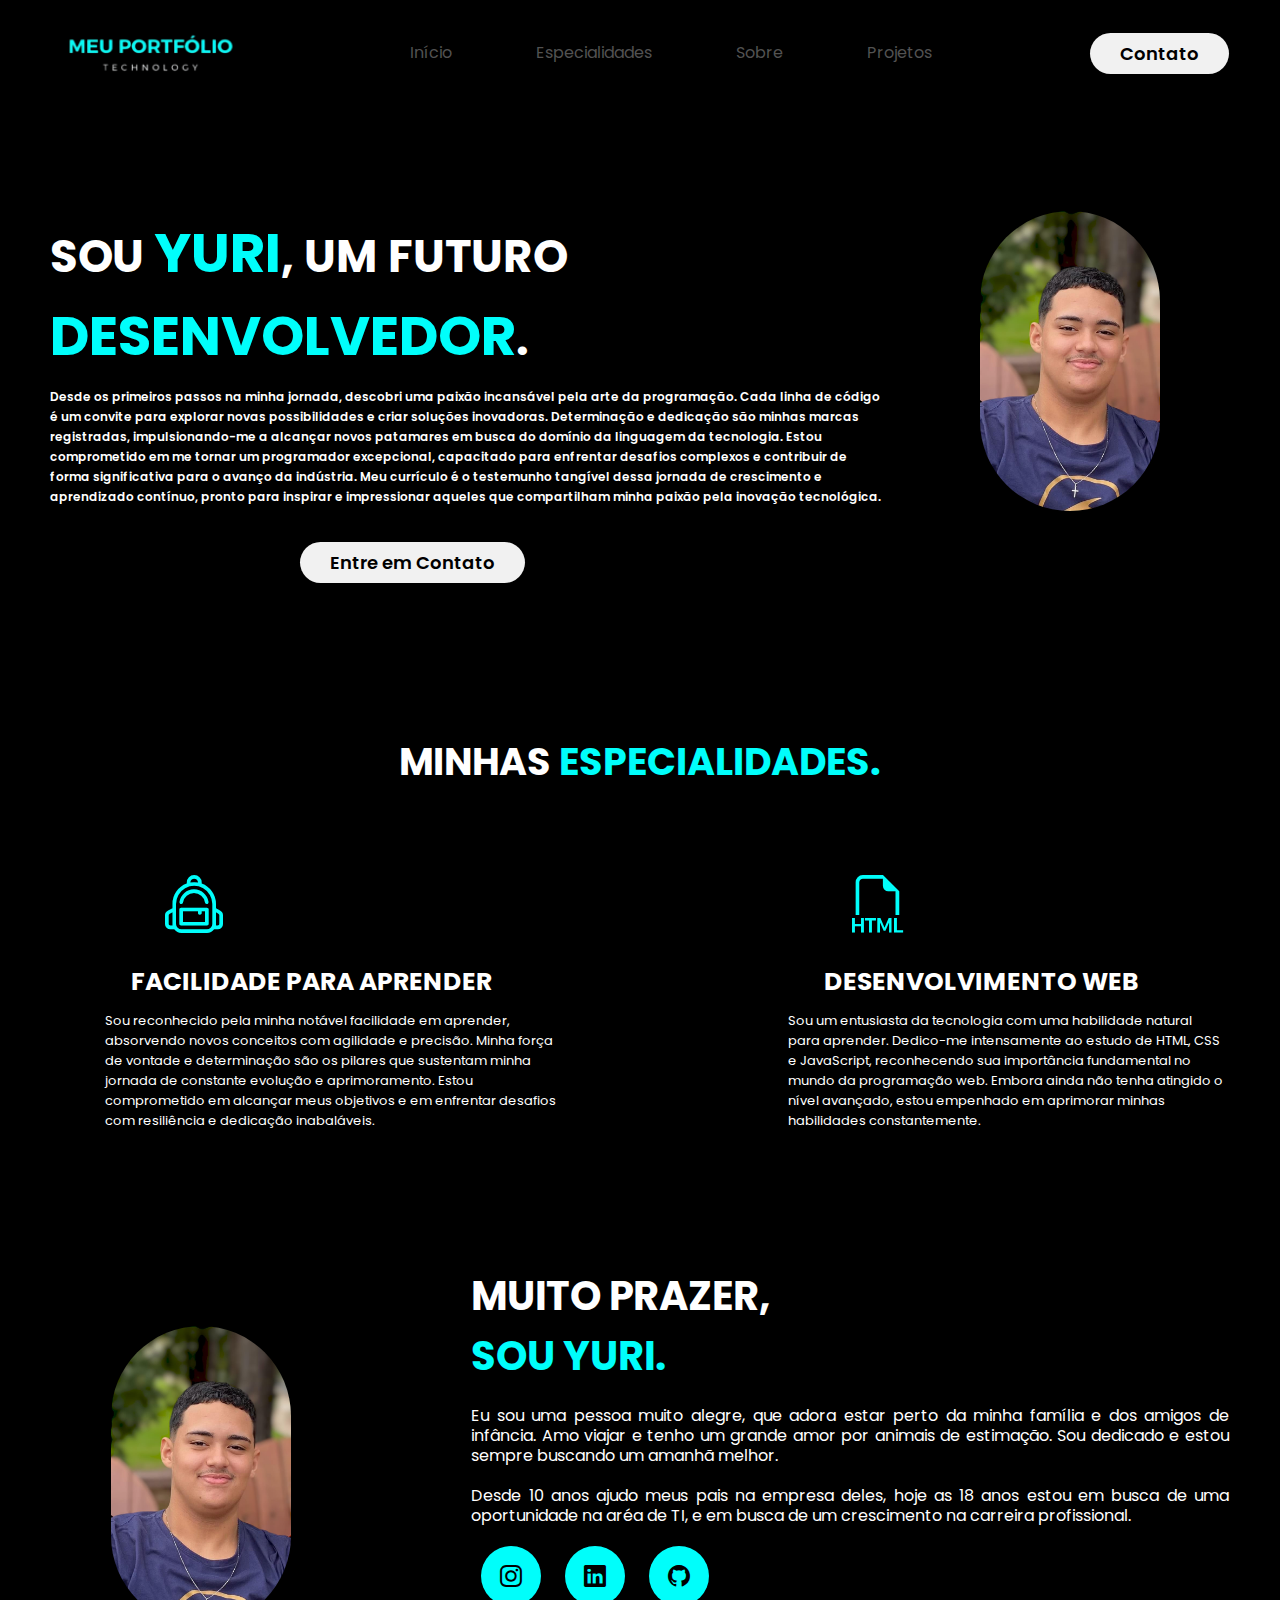
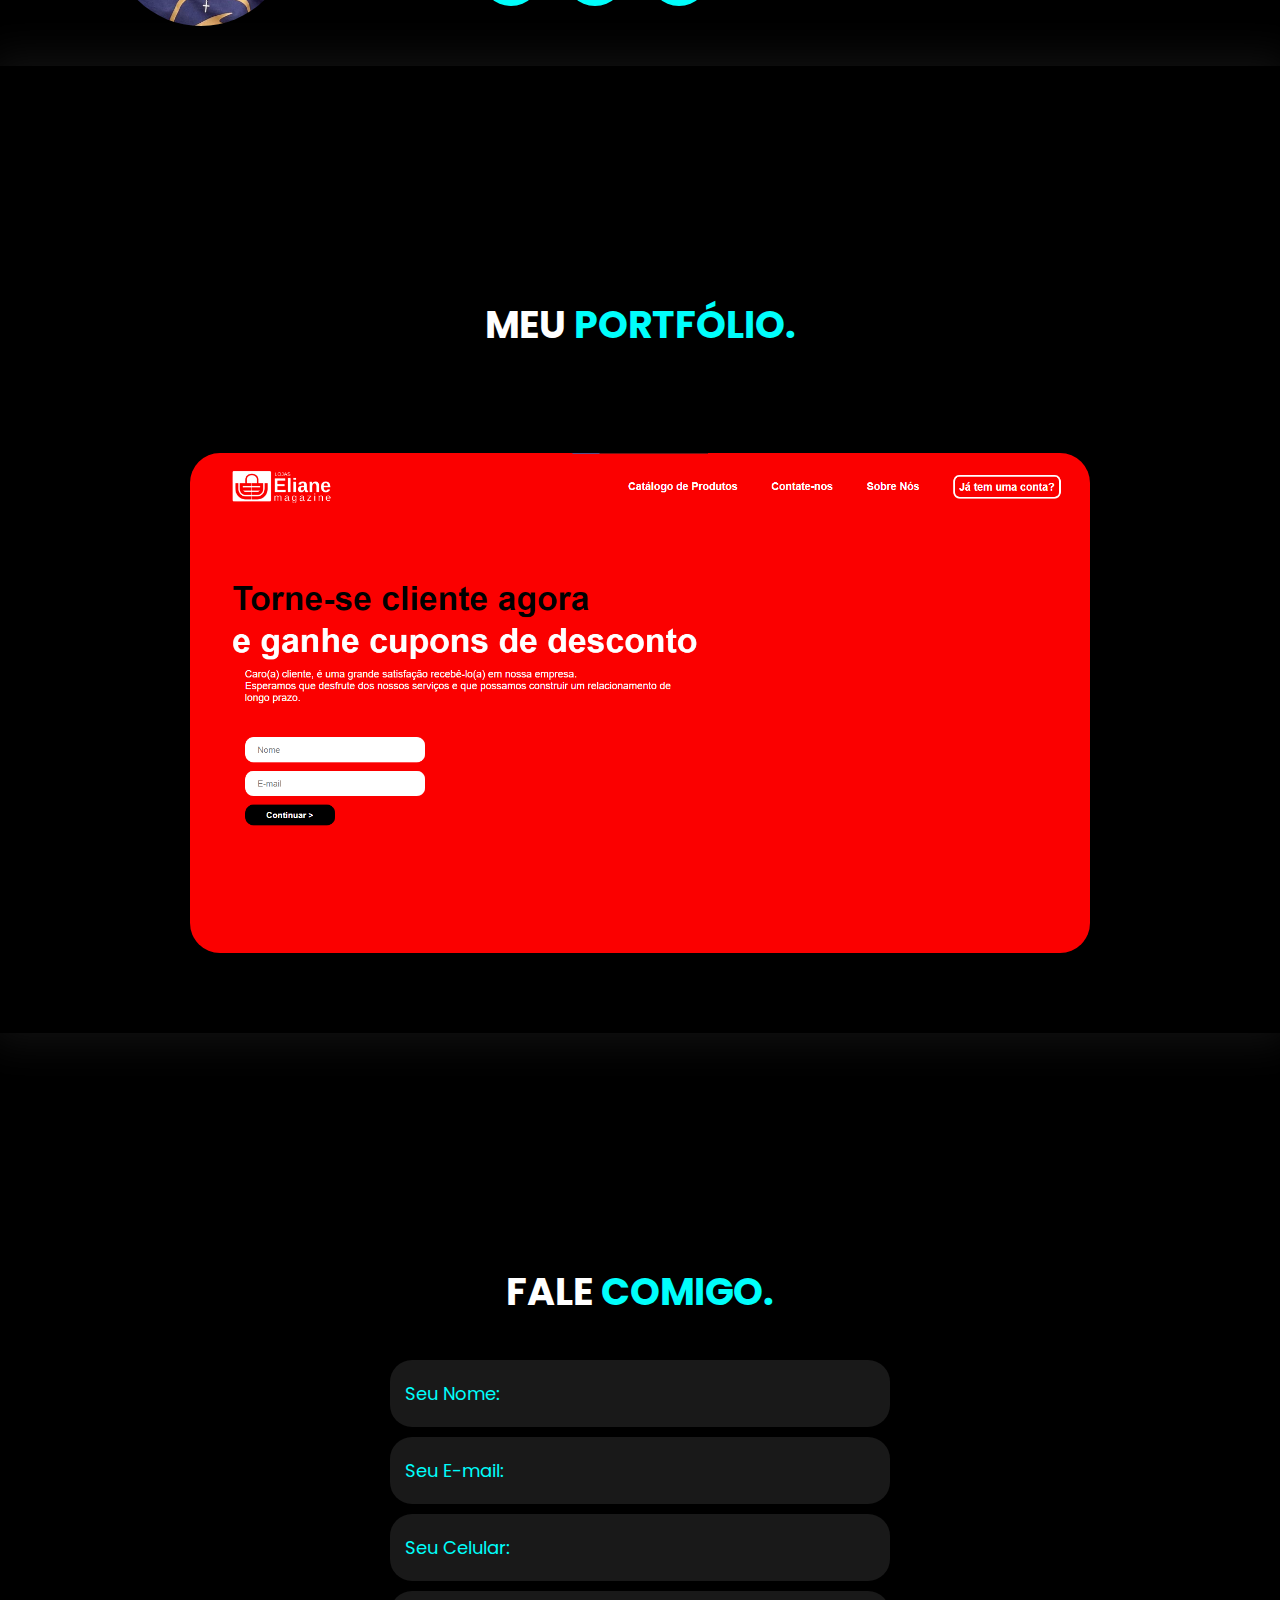
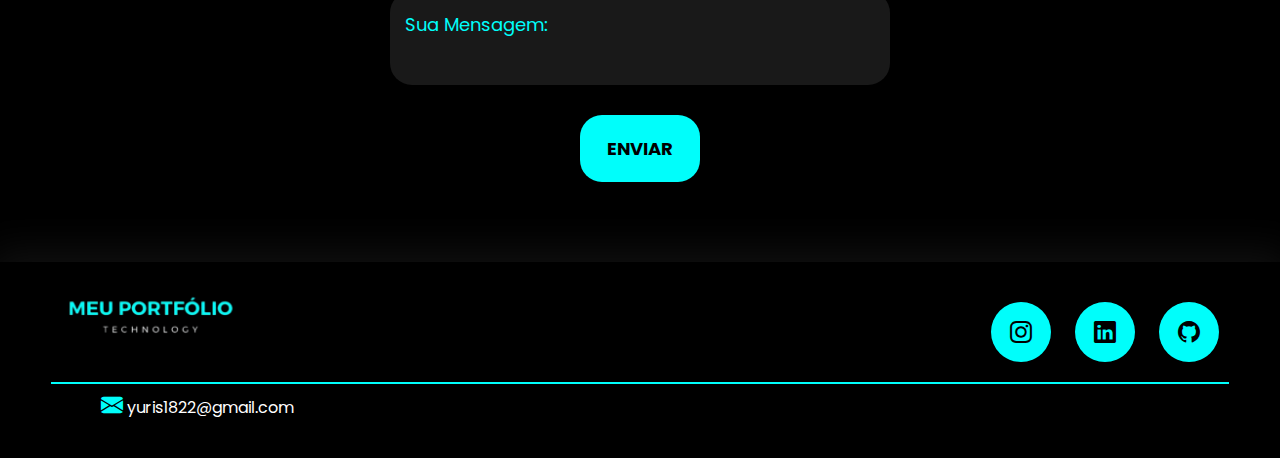
==== index.html @ c384bcfc "Arquivos do site." ====
<html lang="pt-br">

<head>
    <meta charset="UTF-8">
    <meta name="viewport" content="width=device-width, initial-scale=1.0">

    <!-- font -->
    <link rel="preconnect" href="https://fonts.googleapis.com">
    <link rel="preconnect" href="https://fonts.gstatic.com" crossorigin>
    <link
        href="https://fonts.googleapis.com/css2?family=Poppins:ital,wght@0,100;0,200;0,300;0,400;0,500;0,600;0,700;0,800;0,900;1,100;1,200;1,300;1,400;1,500;1,600;1,700;1,800;1,900&display=swap"
        rel="stylesheet">
    <!-- font fim -->

    <!--BOOTSTRAP-->
    <link rel="stylesheet" href="https://cdn.jsdelivr.net/npm/bootstrap-icons@1.11.3/font/bootstrap-icons.min.css">
    <!-- FIM BOOTSTRAP-->

    <script src="menu.js" defer></script>

    <title>Portfólio Yuri</title>
    <link rel="stylesheet" href="style/style.css">
</head>

<body>

    <header>
        <div class="interface">

            <div class="logo">
                <a href="#">
                    <img src="images/logo.png" alt="Logo do meu portfolio" class="img-logo">
                </a>
            </div><!--logo-->

            <nav class="menu-desktop">
                <ul>
                    <li><a href="#">Início</a></li>
                    <li><a href="#">Especialidades</a></li>
                    <li><a href="#">Sobre</a></li>
                    <li><a href="#">Projetos</a></li>
                </ul>

            </nav>

            <div class="btn-contato">
                <a
                    href="https://www.linkedin.com/in/jos%C3%A9-yuri-sousa-morais-527909260?utm_source=share&utm_campaign=share_via&utm_content=profile&utm_medium=ios_app">
                    <button>Contato</button>
                </a>
            </div><!--btn contato-->

            <div class="btn-abrir-menu" id="btn-menu">
                <i class="bi bi-list"></i>
            </div>

            <div class="menu-mobile" id="menu-mobile">

                <div class="btn-fechar"><i class="bi bi-x-lg"></i></div>

                <nav>
                    <ul>
                        <li><a href="#">Início</a></li>
                        <li><a href="#">Especialidades</a></li>
                        <li><a href="#">Sobre</a></li>
                        <li><a href="#">Projetos</a></li>
                        <li><a href="#">Contato</a></li>
                    </ul>

                </nav>

            </div><!--menu-mobile-->

            <div class="overlay-menu" id="overlay-menu"></div>

        </div><!--interface-->
    </header>

    <main>

        <section class="topo-do-site">

            <div class="interface">

                <div class="flex">

                    <div class="txt-topo-site">

                        <h1>SOU <span class="devv">YURI</span>, UM FUTURO <span class="devv">DESENVOLVEDOR</span>.</h1>
                        <p>Desde os primeiros passos na minha jornada, descobri uma paixão incansável pela arte da
                            programação. Cada linha de código é um convite para explorar novas possibilidades e criar
                            soluções inovadoras. Determinação e dedicação são minhas marcas registradas,
                            impulsionando-me a alcançar novos patamares em busca do domínio da linguagem da tecnologia.
                            Estou comprometido em me tornar um programador excepcional, capacitado para enfrentar
                            desafios complexos e contribuir de forma significativa para o avanço da indústria. Meu
                            currículo é o testemunho tangível dessa jornada de crescimento e aprendizado contínuo,
                            pronto para inspirar e impressionar aqueles que compartilham minha paixão pela inovação
                            tecnológica.</p>

                        <div class="btn-entre">

                            <a
                                href="https://www.linkedin.com/in/jos%C3%A9-yuri-sousa-morais-527909260?utm_source=share&utm_campaign=share_via&utm_content=profile&utm_medium=ios_app">
                                <button>Entre em Contato</button>
                            </a>

                        </div>

                    </div><!--txt-topo-site-->

                    <div class="img-topo-site">

                        <img src="images/rosto.png" alt="rosto-site" class="rosto-image">

                    </div><!--img-topo-site-->

                </div><!---flex-->

            </div><!--interface-->

        </section><!--topo-do-site-->

        <section class="especialidades">

            <div class="interface">

                <h2 class="titt">MINHAS <span class="esp">ESPECIALIDADES.</span></h2>

                <div class="flex">

                    <div class="especialidades-box">

                        <i class="bi bi-backpack2"></i>

                        <h3>FACILIDADE PARA APRENDER</h3>

                        <p>Sou reconhecido pela minha notável facilidade em aprender, absorvendo novos conceitos com
                            agilidade e precisão. Minha força de vontade e determinação são os pilares que sustentam
                            minha jornada de constante evolução e aprimoramento. Estou comprometido em alcançar meus
                            objetivos e em enfrentar desafios com resiliência e dedicação inabaláveis.</p>

                    </div><!--especialidades-box-->

                    <div class="especialidades-box">

                        <i class="bi bi-filetype-html"></i>

                        <h3>DESENVOLVIMENTO WEB</h3>

                        <p>Sou um entusiasta da tecnologia com uma habilidade natural para aprender. Dedico-me
                            intensamente ao estudo de HTML, CSS e JavaScript, reconhecendo sua importância fundamental
                            no mundo da programação web. Embora ainda não tenha atingido o nível avançado, estou
                            empenhado em aprimorar minhas habilidades constantemente.</p>

                    </div><!--especialidades-box-->

                </div><!---flex-->

            </div><!--interface-->
        </section>

        <section class="sobre">

            <div class="interface">

                <div class="flex">

                    <div class="img-sobre">

                    </div><!--img-sobre-->

                    <img src="images/rosto.png" alt="rosto-site" class="rosto-image">

                    <div class="txt-sobre">

                        <h2>MUITO PRAZER, <span>SOU YURI.</span></h2>

                        <p>Eu sou uma pessoa muito alegre, que adora estar perto da minha família e dos amigos de
                            infância. Amo viajar e tenho um grande amor por animais de estimação. Sou dedicado e estou
                            sempre buscando um amanhã melhor. </p>

                        <p>Desde 10 anos ajudo meus pais na empresa deles, hoje as 18 anos estou em busca de uma
                            oportunidade na aréa de TI, e em busca de um crescimento na carreira profissional.</p>

                        <div class="btn-social">
                            <a href="https://www.instagram.com/yurisousamorais?igsh=MTJ0Y2Z3amN2MmJ5aA%3D%3D&utm_source=qr"><button><i class="bi bi-instagram"></i></button></a>
                            <a href="https://www.linkedin.com/in/jos%C3%A9-yuri-sousa-morais-527909260?utm_source=share&utm_campaign=share_via&utm_content=profile&utm_medium=ios_app"><button><i class="bi bi-linkedin"></i></button></a>
                            <a href="https://github.com/yurisousamorais"><button><i class="bi bi-github"></i></button></a>
                        </div>

                    </div><!--txt-sobre-->

                </div><!--flex-->

            </div><!--interface-->

        </section><!--sobre-->

        <section class="portfolio">

            <div class="interface">

                <h2 class="titt">MEU <span class="esp">PORTFÓLIO.</span></h2>

                <div class="flex">

                    <div class="img-port" style="background-image: url(images/tela.png);"></div>

                </div>

            </div>

        </section>

        <section class="form">

            <div class="interface">

                <h2 class="titt">FALE <span class="esp">COMIGO.</span></h2>

                <form action="">

                    <input type="text" name="" id="" placeholder="Seu Nome:" required>
                    <input type="text" name="" id="" placeholder="Seu E-mail:" required>
                    <input type="text" name="" id="" placeholder="Seu Celular:">
                    <textarea name="" id="" placeholder="Sua Mensagem:" required></textarea>

                    <div class="btn-enviar"><input type="submit" value="ENVIAR"></div>
                </form>

            </div><!--interface-->

        </section><!--formulario-->
    </main>

    <footer>
        <div class="interface">

            <div class="line-footer">
                <div class="flex">
                    <div class="logo-footer">

                        <img src="images/logo.png" alt="Logo" class="img-logo">

                    </div><!--logo-footer-->

                    <div class="btn-social bx">
                        <a href="https://www.instagram.com/yurisousamorais/"><button><i
                                    class="bi bi-instagram"></i></button></a>
                        <a href="https://www.linkedin.com/in/jos%C3%A9-yuri-sousa-morais-527909260?utm_source=share&utm_campaign=share_via&utm_content=profile&utm_medium=ios_app"><button><i class="bi bi-linkedin"></i></button></a>
                        <a href="https://github.com/yurisousamorais""><button><i class="bi bi-github"></i></button></a>

                    </div><!--btn-social-->
                </div>
            </div><!--line-footer-->

            <div class="line-footer borda">

                <p><i class="bi bi-envelope-fill"></i> <a href="mailto:yuris1822@gmail.com">yuris1822@gmail.com</a></p>

            </div><!--line-footer-->

        </div><!--interface-->
    </footer>
</body>


</html>
---- style/style.css ----
/* ESTILO GERAL */
* {
    margin: 0;
    padding: 0;
    box-sizing: border-box;
    font-family: 'poppins', sans-serif;
}

body {
    background-color: black;
    height: 100vh;
}

.interface {
    max-width: 1280px;
    margin: 0 auto;
}

.flex {
    display: flex;
}

h2.titt {
    color: white;
    font-size: 38px;
    text-align: center;
    margin-top: 150px;
}

/* ESTILO CABEÇALHO */

header {
    padding: 40px 4%;
}

header .interface {
    display: flex;
    justify-content: space-between;
}

.img-logo {
    max-width: 200px;
    margin-top: -25px;
}

header a {

    color: rgb(82, 82, 82);
    text-decoration: none;
    display: inline-block;

}

header a:hover {
    color: white;
    transform: scale(1.05);
    transition: 0.4s;
}

header nav ul {
    list-style-type: none;
}

header nav.menu-desktop ul li {
    display: inline-block;
    padding: 0 40px;
}

header .btn-contato button {
    margin-top: -7px;
    padding: 7px 30px;
    font-size: 18px;
    font-weight: 600;
    background-color: #f1f1f1;
    border: 0;
    border-radius: 30px;
    cursor: pointer;
}

header .btn-contato button:hover {
    box-shadow: 0px 0px 8px #00FEFB;
    transform: scale(1.05);
    transition: 0.3s;
    background: #00FEFB;
    color: black;

}

/* menu-mobile */

.btn-abrir-menu i {
    color: #00FEFB;
    font-size: 40px;
}

.menu-mobile {

    background-color: black;
    height: 100vh;
    position: fixed;
    top: 0;
    right: 0;
    z-index: 9999;
    width: 0%;
    overflow: hidden;
    transition: 0.5s;
}

.menu-mobile nav ul {

    text-align: right;
}

.menu-mobile nav ul li a {

    color: white;
    font-size: 20px;
    font-weight: 300;
    padding: 20px 4%;
    display: block;
}

.menu-mobile nav ul li a:hover {
    background-color: #00FEFB;
    color: black;
    font-weight: 800;
}

.menu-mobile .btn-fechar {
    color: #00FEFB;
    font-size: 25px;
    padding: 20px 5%;
}

.menu-mobile .btn-fechar i {

    color: #00FEFB;
    font-size: 30px;

}

.overlay-menu {

    background-color: rgba(0, 0, 0, 0.711);
    width: 100%;
    height: 100%;
    position: fixed;
    top: 0;
    left: 0;
    z-index: 8888;
    display: none;
}

.menu-mobile.abrir-menu {

    width: 70%;

}

.menu-mobile.abrir-menu~.overlay-menu {
    display: block;
}

/* ESTILO DO TOPO DO SITE */

section .topo-do-site {
    padding: 40px 4%;
}

section .topo-do-site .flex {
    align-items: center;
    justify-content: center;

}

.img-topo-site {

    display: flex;

}

.rosto-image {
    max-width: 300px;
    max-height: 300px;
    margin-right: 120px;
    margin-top: 80px;
    border: none;
    border-radius: 90px;
}

.rosto-image:hover {
    box-shadow: 0px 0px 25px #00FEFB;
    transform: scale(1.05);
    transition: 0.3s;
    background: #00FEFB;
    color: black;
}

.topo-do-site h1 {
    margin-top: 80px;
    color: white;
    font-size: 45px;
    margin-left: 50px;

}

p {
    margin-top: 10px;
    color: white;
    line-height: 20px;
    margin-left: 50px;
}

.txt-topo-site {
    margin-right: 90px;
    font-size: 12px;
    font-weight: 600;
}

span.devv {
    color: #00FEFB;
    font-size: 55px;
}

span.esp {
    color: #00FEFB;
}


.btn-entre button {
    margin-left: 300px;
    margin-top: 35px;
    padding: 7px 30px;
    font-size: 18px;
    font-weight: 600;
    background-color: #f1f1f1;
    border: 0;
    border-radius: 30px;
    cursor: pointer;
}

.btn-entre button:hover {
    box-shadow: 0px 0px 8px #00FEFB;
    transform: scale(1.05);
    transition: 0.3s;
    background: #00FEFB;
    color: black;

}

.img-topo-site img {
    position: relative;
    animation: flutuar 2s ease-in-out infinite alternate;
}

@keyframes flutuar {
    0% {
        top: 0;
    }

    100% {
        top: 30px;
    }
}

/* ESTILOS DAS ESPECIALIDADES */

section.esprecialidades {
    padding: 40px 4%;
}

section.especialidades .flex {
    gap: 60px;
}

.especialidades .especialidades-box {
    color: white;
    padding: 40px;
    border-radius: 60px;
    margin-top: 45px;
    transition: 0.2s;
    margin-bottom: 35px;
    margin-left: 15px;
    margin-right: 15px;
}

.especialidades .especialidades-box:hover {
    transform: scale(1.05);
    box-shadow: 0 0 8px #00fefa7b;


}

.especialidades .especialidades-box i {
    font-size: 58px;
    color: #00FEFB;
    margin-left: 110px;
}


.especialidades .especialidades-box h3 {
    font-size: 25px;
    text-align: center;
    margin-top: 30px;

}

.especialidades .especialidades-box p {

    font-size: 13px;
}

section.sobre {
    padding: 40px 4%;
}

section.sobre .flex {

    align-items: center;
    gap: 60px;
}

.sobre .txt-sobre {

    color: white;

}


.sobre .txt-sobre h2 {

    font-size: 40px;
}

.sobre .txt-sobre h2 span {

    color: #00FEFB;
    display: block;
}

.sobre .txt-sobre p {
    margin: 20px 0;
    text-align: justify;
}

.btn-social button {

    width: 60px;
    height: 60px;
    border-radius: 30px;
    border: none;
    background-color: #00FEFB;
    font-size: 22px;
    cursor: pointer;
    margin: 0 10px;

}

.btn-social button:hover {

    box-shadow: 0px 0px 8px #00FEFB;
    transform: scale(1.05);
    transition: 0.3s;
    background: #00FEFB;
    color: black;

}

/* ESTILO DO PORTFÓLIO */

section.portfolio {

    padding: 80px 4%;
    box-shadow: 0 0 40px 10px rgba(255, 255, 255, 0.072);
}

.img-port {

    margin-top: 100px;
    width: 900px;
    height: 500px;
    background-size: cover;
    border: none;
    border-radius: 30px;

}

.img-port:hover {

    box-shadow: 0px 0px 25px #00FEFB;
    transform: scale(1.05);
    transition: 0.3s;

}

section.portfolio .flex {

    justify-content: space-around;

}

/* ESTILO DO FORMULÁRIO DE CONTATO */

section.form {

    padding: 80px 4%;
}

form {

    max-width: 500px;
    margin: 0 auto;
    display: flex;
    justify-content: center;
    flex-direction: column;
    gap: 10px;
    margin-top: 40px;
}

form input,
form textarea {

    width: 100%;
    background-color: rgba(60, 60, 60, 0.413);
    border: 0;
    outline: 0;
    padding: 20px 15px;
    border-radius: 22px;
    color: #00FEFB;
    font-size: 18px;
}

form input::placeholder {
    color: #00FEFB;
}

form textarea::placeholder {
    color: #00FEFB;
}

form textarea {
    color: #00FEFB;
    resize: none;
    max-height: 200px;
}

form .btn-enviar {

    margin-top: 20px;
    text-align: center;
}

form .btn-enviar input {

    width: 120px;
    background-color: #00FEFB;
    color: black;
    font-weight: 700;
    cursor: pointer;
}

form .btn-enviar input:hover {

    box-shadow: 0px 0px 8px #00FEFB;
    transform: scale(1.05);
    transition: 0.3s;
    background: #00FEFB;
    color: black;

}

/* ESTILO RODAPÉ */

footer {
    padding: 40px 4%;
    box-shadow: 0 0 40px 10px rgba(255, 255, 255, 0.072);
}

footer .flex {
    justify-content: space-between;
}

line footer {
    padding: 20px 0;
}

.borda {

    border-top: 2px solid #00FEFB;

}

footer .line-footer p i {

    color: #00FEFB;
    font-size: 22px;
}

footer .line-footer p a {
    color: white;
    text-decoration: none;
}

.bx {
    margin-bottom: 20px;
}



@media screen and (max-width: 1040px) {
    /* CLASSES GERAIS */

    .flex {
        flex-direction: column;
    }

    h2.titulo {
        font-size: 34px;
        line-height: 30px;
    }

    /* CABEÇALHO */

    .rosto-image {
        margin-left: 100px;
        margin-right: 100px;
    }

    .menu-desktop,
    .btn-contato {
        display: none;
    }



    /* topo do site */

    section.topo-do-site .flex {
        gap: 30px;
    }


    section.topo-do-site {
        padding: 20px 8%;
    }

    .txt-topo-site h1,
    span.devv {

        text-align: center;
    }

    .txt-topo-site p {
        margin-left: 35px;

        font-size: 15px;
    }

    .topo-do-site h1 {
        margin-top: 80px;
        font-size: 30px;

    }

    span.devv {
        font-size: 32px;

    }

    /* especialidades */

    section.especialidades {
        padding: 40px 8%;
    }

    /* PORTFOLIO */

    section.portfolio {

        padding: 80px 4%;

    }

    .img-port {

        width: 100%;
        margin-top: 20px;
        max-width: 360px;
        height: 200px;
        background-size: cover;
        border: none;
        border-radius: 30px;

    }

    .btn-entre {
        margin-left: -280px;
    }
}

@media screen and (min-width: 1040px) {

    .btn-abrir-menu {
        display: none;
    }
}
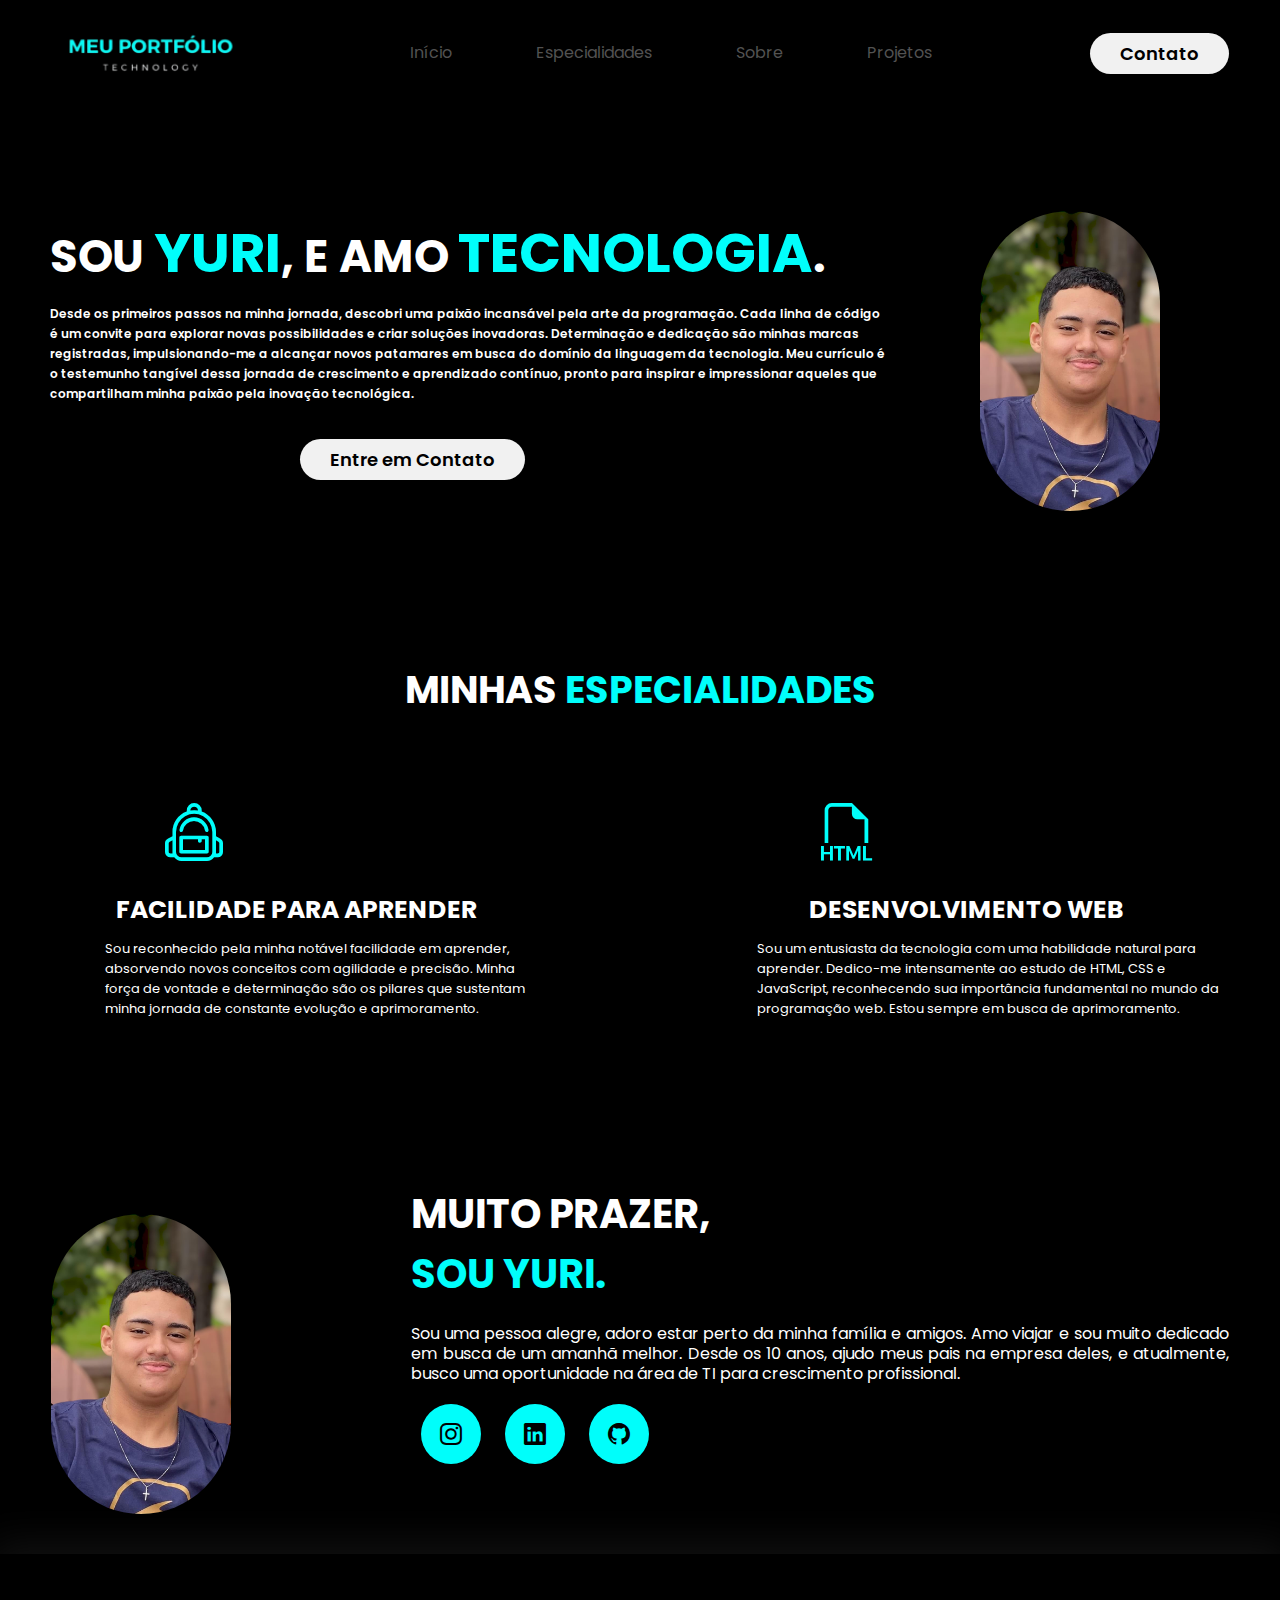
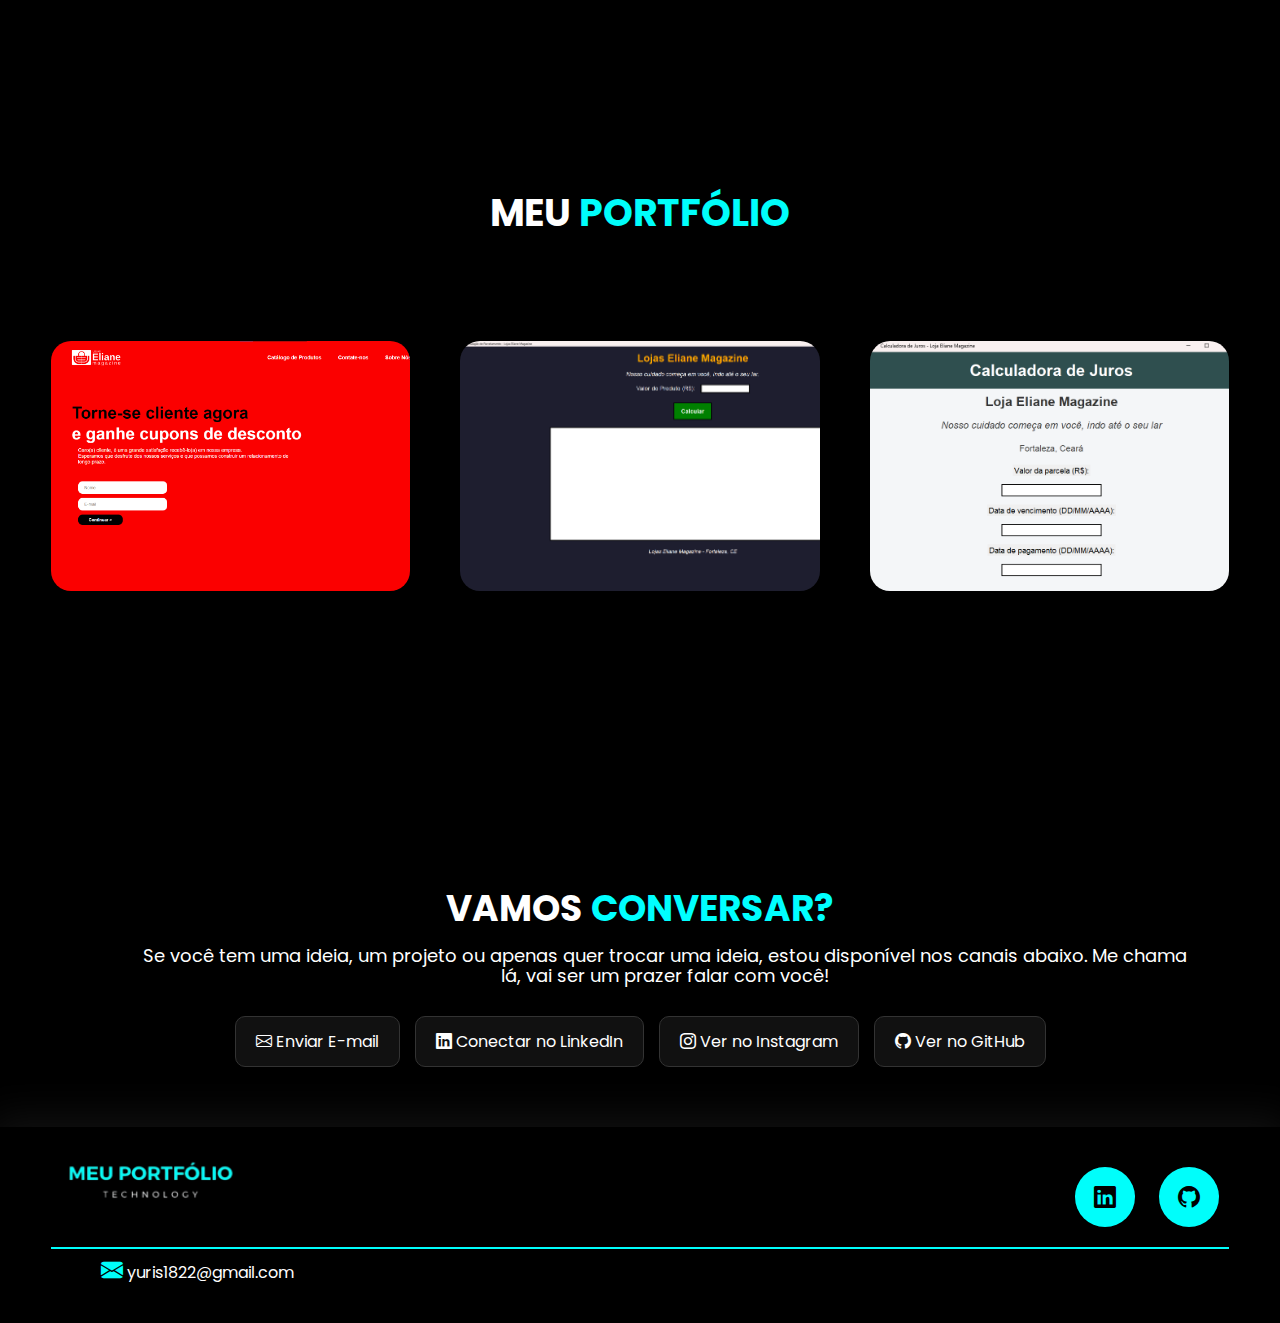
==== commit 2efb1b65: "Add files via upload" ====
--- a/index.html
+++ b/index.html
@@ -3,49 +3,50 @@
 <head>
     <meta charset="UTF-8">
     <meta name="viewport" content="width=device-width, initial-scale=1.0">
-
+    <meta http-equiv="X-UA-Compatible" content="ie=edge">
+    <meta name="description" content="Portfólio de Yuri, desenvolvedor apaixonado por tecnologia.">
+    <meta name="author" content="Yuri Sousa Morais">
+    <meta name="robots" content="index, follow">
+    
     <!-- font -->
     <link rel="preconnect" href="https://fonts.googleapis.com">
     <link rel="preconnect" href="https://fonts.gstatic.com" crossorigin>
-    <link
-        href="https://fonts.googleapis.com/css2?family=Poppins:ital,wght@0,100;0,200;0,300;0,400;0,500;0,600;0,700;0,800;0,900;1,100;1,200;1,300;1,400;1,500;1,600;1,700;1,800;1,900&display=swap"
-        rel="stylesheet">
-    <!-- font fim -->
-
-    <!--BOOTSTRAP-->
-    <link rel="stylesheet" href="https://cdn.jsdelivr.net/npm/bootstrap-icons@1.11.3/font/bootstrap-icons.min.css">
-    <!-- FIM BOOTSTRAP-->
+    <link href="https://fonts.googleapis.com/css2?family=Poppins:wght@100;300;400;500;600;700&display=swap" rel="stylesheet">
+    <!-- fim font -->
+
+    <!-- Bootstrap Icons -->
+    <link rel="stylesheet" href="https://cdn.jsdelivr.net/npm/bootstrap-icons/font/bootstrap-icons.min.css">
+    <!-- FIM Bootstrap Icons -->
+
+    <!-- Estilos CSS -->
+    <link rel="stylesheet" href="style/style.css">
 
     <script src="menu.js" defer></script>
-
+    
     <title>Portfólio Yuri</title>
-    <link rel="stylesheet" href="style/style.css">
 </head>
 
 <body>
 
     <header>
         <div class="interface">
-
             <div class="logo">
                 <a href="#">
-                    <img src="images/logo.png" alt="Logo do meu portfolio" class="img-logo">
+                    <img src="images/logo.png" alt="Logo do meu portfólio" class="img-logo">
                 </a>
             </div><!--logo-->
-
+            
             <nav class="menu-desktop">
                 <ul>
                     <li><a href="#">Início</a></li>
-                    <li><a href="#">Especialidades</a></li>
-                    <li><a href="#">Sobre</a></li>
-                    <li><a href="#">Projetos</a></li>
+                    <li><a href="#especialidades">Especialidades</a></li>
+                    <li><a href="#sobre">Sobre</a></li>
+                    <li><a href="#portfolio">Projetos</a></li>
                 </ul>
-
             </nav>
 
             <div class="btn-contato">
-                <a
-                    href="https://www.linkedin.com/in/jos%C3%A9-yuri-sousa-morais-527909260?utm_source=share&utm_campaign=share_via&utm_content=profile&utm_medium=ios_app">
+                <a href="https://www.linkedin.com/in/jos%C3%A9-yuri-sousa-morais-527909260" target="_blank">
                     <button>Contato</button>
                 </a>
             </div><!--btn contato-->
@@ -55,214 +56,156 @@
             </div>
 
             <div class="menu-mobile" id="menu-mobile">
-
                 <div class="btn-fechar"><i class="bi bi-x-lg"></i></div>
-
                 <nav>
                     <ul>
                         <li><a href="#">Início</a></li>
-                        <li><a href="#">Especialidades</a></li>
-                        <li><a href="#">Sobre</a></li>
-                        <li><a href="#">Projetos</a></li>
+                        <li><a href="#especialidades">Especialidades</a></li>
+                        <li><a href="#sobre">Sobre</a></li>
+                        <li><a href="#portfolio">Projetos</a></li>
                         <li><a href="#">Contato</a></li>
                     </ul>
-
                 </nav>
-
             </div><!--menu-mobile-->
-
             <div class="overlay-menu" id="overlay-menu"></div>
-
         </div><!--interface-->
     </header>
 
     <main>
 
         <section class="topo-do-site">
-
-            <div class="interface">
-
-                <div class="flex">
-
+            <div class="interface">
+                <div class="flex">
                     <div class="txt-topo-site">
-
-                        <h1>SOU <span class="devv">YURI</span>, UM FUTURO <span class="devv">DESENVOLVEDOR</span>.</h1>
+                        <h1>SOU <span class="devv">YURI</span>, E AMO <span class="devv">TECNOLOGIA</span>.</h1>
                         <p>Desde os primeiros passos na minha jornada, descobri uma paixão incansável pela arte da
                             programação. Cada linha de código é um convite para explorar novas possibilidades e criar
-                            soluções inovadoras. Determinação e dedicação são minhas marcas registradas,
-                            impulsionando-me a alcançar novos patamares em busca do domínio da linguagem da tecnologia.
-                            Estou comprometido em me tornar um programador excepcional, capacitado para enfrentar
-                            desafios complexos e contribuir de forma significativa para o avanço da indústria. Meu
-                            currículo é o testemunho tangível dessa jornada de crescimento e aprendizado contínuo,
-                            pronto para inspirar e impressionar aqueles que compartilham minha paixão pela inovação
-                            tecnológica.</p>
+                            soluções inovadoras. Determinação e dedicação são minhas marcas registradas, impulsionando-me
+                            a alcançar novos patamares em busca do domínio da linguagem da tecnologia. Meu currículo é o
+                            testemunho tangível dessa jornada de crescimento e aprendizado contínuo, pronto para inspirar
+                            e impressionar aqueles que compartilham minha paixão pela inovação tecnológica.</p>
 
                         <div class="btn-entre">
-
-                            <a
-                                href="https://www.linkedin.com/in/jos%C3%A9-yuri-sousa-morais-527909260?utm_source=share&utm_campaign=share_via&utm_content=profile&utm_medium=ios_app">
+                            <a href="https://www.linkedin.com/in/jos%C3%A9-yuri-sousa-morais-527909260" target="_blank">
                                 <button>Entre em Contato</button>
                             </a>
-
                         </div>
-
                     </div><!--txt-topo-site-->
 
                     <div class="img-topo-site">
-
-                        <img src="images/rosto.png" alt="rosto-site" class="rosto-image">
-
+                        <img src="images/rosto.png" alt="Rosto de Yuri" class="rosto-image">
                     </div><!--img-topo-site-->
-
-                </div><!---flex-->
-
+                </div><!--flex-->
             </div><!--interface-->
-
         </section><!--topo-do-site-->
 
-        <section class="especialidades">
-
-            <div class="interface">
-
-                <h2 class="titt">MINHAS <span class="esp">ESPECIALIDADES.</span></h2>
-
-                <div class="flex">
-
+        <section class="especialidades" id="especialidades">
+            <div class="interface">
+                <h2 class="titt">MINHAS <span class="esp">ESPECIALIDADES</span></h2>
+
+                <div class="flex">
                     <div class="especialidades-box">
-
                         <i class="bi bi-backpack2"></i>
-
                         <h3>FACILIDADE PARA APRENDER</h3>
-
                         <p>Sou reconhecido pela minha notável facilidade em aprender, absorvendo novos conceitos com
                             agilidade e precisão. Minha força de vontade e determinação são os pilares que sustentam
-                            minha jornada de constante evolução e aprimoramento. Estou comprometido em alcançar meus
-                            objetivos e em enfrentar desafios com resiliência e dedicação inabaláveis.</p>
-
+                            minha jornada de constante evolução e aprimoramento.</p>
                     </div><!--especialidades-box-->
 
                     <div class="especialidades-box">
-
                         <i class="bi bi-filetype-html"></i>
-
                         <h3>DESENVOLVIMENTO WEB</h3>
-
                         <p>Sou um entusiasta da tecnologia com uma habilidade natural para aprender. Dedico-me
                             intensamente ao estudo de HTML, CSS e JavaScript, reconhecendo sua importância fundamental
-                            no mundo da programação web. Embora ainda não tenha atingido o nível avançado, estou
-                            empenhado em aprimorar minhas habilidades constantemente.</p>
-
+                            no mundo da programação web. Estou sempre em busca de aprimoramento.</p>
                     </div><!--especialidades-box-->
-
-                </div><!---flex-->
-
+                </div><!--flex-->
             </div><!--interface-->
+        </section><!--especialidades-->
+
+        <section class="sobre" id="sobre">
+            <div class="interface">
+                <div class="flex">
+                    <div class="img-sobre">
+                        <img src="images/rosto.png" alt="Rosto de Yuri" class="rosto-image">
+                    </div><!--img-sobre-->
+                    
+                    <div class="txt-sobre">
+                        <h2>MUITO PRAZER, <span>SOU YURI.</span></h2>
+                        <p>Sou uma pessoa alegre, adoro estar perto da minha família e amigos. Amo viajar e sou muito
+                            dedicado em busca de um amanhã melhor. Desde os 10 anos, ajudo meus pais na empresa deles, e
+                            atualmente, busco uma oportunidade na área de TI para crescimento profissional.</p>
+
+                        <div class="btn-social">
+                            <a href="https://www.instagram.com/yurisousamorais" target="_blank"><button><i class="bi bi-instagram"></i></button></a>
+                            <a href="https://www.linkedin.com/in/jos%C3%A9-yuri-sousa-morais" target="_blank"><button><i class="bi bi-linkedin"></i></button></a>
+                            <a href="https://github.com/yurisousamorais" target="_blank"><button><i class="bi bi-github"></i></button></a>
+                        </div>
+                    </div><!--txt-sobre-->
+                </div><!--flex-->
+            </div><!--interface-->
+        </section><!--sobre-->
+
+        <section class="portfolio" id="portfolio">
+            <div class="interface">
+                <h2 class="titt">MEU <span class="esp">PORTFÓLIO</span></h2>
+                <div class="flex">
+                    <a href="#" class="img-port" style="background-image: url('images/tela.png');"></a>
+                    <div class="img-port" style="background-image: url('images/Captura de tela 2025-04-15 155545.png');"></div>
+                    <div class="img-port" style="background-image: url('images/Captura de tela 2025-04-15 155528.png');"></div>
+                </div>
+            </div>
+        </section><!--portfolio-->
+
+        <section class="contato-personalizado">
+            <div class="interface">
+                <h2 class="titt">VAMOS <span class="esp">CONVERSAR?</span></h2>
+                <p class="descricao">Se você tem uma ideia, um projeto ou apenas quer trocar uma ideia, estou disponível nos canais abaixo. Me chama lá, vai ser um prazer falar com você!</p>
+                <div class="btn-contato-personalizado">
+                    <a href="mailto:yuris1822@gmail.com" target="_blank"><button><i class="bi bi-envelope"></i> Enviar E-mail</button></a>
+                    <a href="https://www.linkedin.com/in/jos%C3%A9-yuri-sousa-morais" target="_blank"><button><i class="bi bi-linkedin"></i> Conectar no LinkedIn</button></a>
+                    <a href="https://www.instagram.com/yurisousamorais" target="_blank"><button><i class="bi bi-instagram"></i> Ver no Instagram</button></a>
+                    <a href="https://github.com/yurisousamorais" target="_blank"><button><i class="bi bi-github"></i> Ver no GitHub</button></a>
+                </div>
+            </div>
         </section>
-
-        <section class="sobre">
-
-            <div class="interface">
-
-                <div class="flex">
-
-                    <div class="img-sobre">
-
-                    </div><!--img-sobre-->
-
-                    <img src="images/rosto.png" alt="rosto-site" class="rosto-image">
-
-                    <div class="txt-sobre">
-
-                        <h2>MUITO PRAZER, <span>SOU YURI.</span></h2>
-
-                        <p>Eu sou uma pessoa muito alegre, que adora estar perto da minha família e dos amigos de
-                            infância. Amo viajar e tenho um grande amor por animais de estimação. Sou dedicado e estou
-                            sempre buscando um amanhã melhor. </p>
-
-                        <p>Desde 10 anos ajudo meus pais na empresa deles, hoje as 18 anos estou em busca de uma
-                            oportunidade na aréa de TI, e em busca de um crescimento na carreira profissional.</p>
-
-                        <div class="btn-social">
-                            <a href="https://www.instagram.com/yurisousamorais?igsh=MTJ0Y2Z3amN2MmJ5aA%3D%3D&utm_source=qr"><button><i class="bi bi-instagram"></i></button></a>
-                            <a href="https://www.linkedin.com/in/jos%C3%A9-yuri-sousa-morais-527909260?utm_source=share&utm_campaign=share_via&utm_content=profile&utm_medium=ios_app"><button><i class="bi bi-linkedin"></i></button></a>
-                            <a href="https://github.com/yurisousamorais"><button><i class="bi bi-github"></i></button></a>
-                        </div>
-
-                    </div><!--txt-sobre-->
-
-                </div><!--flex-->
-
-            </div><!--interface-->
-
-        </section><!--sobre-->
-
-        <section class="portfolio">
-
-            <div class="interface">
-
-                <h2 class="titt">MEU <span class="esp">PORTFÓLIO.</span></h2>
-
-                <div class="flex">
-
-                    <div class="img-port" style="background-image: url(images/tela.png);"></div>
-
-                </div>
-
-            </div>
-
-        </section>
-
-        <section class="form">
-
-            <div class="interface">
-
-                <h2 class="titt">FALE <span class="esp">COMIGO.</span></h2>
-
-                <form action="">
-
-                    <input type="text" name="" id="" placeholder="Seu Nome:" required>
-                    <input type="text" name="" id="" placeholder="Seu E-mail:" required>
-                    <input type="text" name="" id="" placeholder="Seu Celular:">
-                    <textarea name="" id="" placeholder="Sua Mensagem:" required></textarea>
-
-                    <div class="btn-enviar"><input type="submit" value="ENVIAR"></div>
-                </form>
-
-            </div><!--interface-->
-
-        </section><!--formulario-->
+        
+        
+        
+
     </main>
 
     <footer>
         <div class="interface">
-
+            <!-- Linha superior com logo e redes sociais -->
             <div class="line-footer">
                 <div class="flex">
                     <div class="logo-footer">
-
                         <img src="images/logo.png" alt="Logo" class="img-logo">
-
                     </div><!--logo-footer-->
-
+    
                     <div class="btn-social bx">
-                        <a href="https://www.instagram.com/yurisousamorais/"><button><i
-                                    class="bi bi-instagram"></i></button></a>
-                        <a href="https://www.linkedin.com/in/jos%C3%A9-yuri-sousa-morais-527909260?utm_source=share&utm_campaign=share_via&utm_content=profile&utm_medium=ios_app"><button><i class="bi bi-linkedin"></i></button></a>
-                        <a href="https://github.com/yurisousamorais""><button><i class="bi bi-github"></i></button></a>
-
+                        
+                        <a href="https://www.linkedin.com/in/jos%C3%A9-yuri-sousa-morais" target="_blank">
+                            <button><i class="bi bi-linkedin"></i></button>
+                        </a>
+                        <a href="https://github.com/yurisousamorais" target="_blank">
+                            <button><i class="bi bi-github"></i></button>
+                        </a>
                     </div><!--btn-social-->
                 </div>
             </div><!--line-footer-->
-
+    
+            <!-- Linha inferior com o e-mail -->
             <div class="line-footer borda">
-
-                <p><i class="bi bi-envelope-fill"></i> <a href="mailto:yuris1822@gmail.com">yuris1822@gmail.com</a></p>
-
+                <p><i class="bi bi-envelope-fill"></i> 
+                    <a href="mailto:yuris1822@gmail.com" target="_blank">yuris1822@gmail.com</a>
+                </p>
             </div><!--line-footer-->
-
         </div><!--interface-->
     </footer>
+    
+
 </body>
 
-
 </html>--- a/style/style.css
+++ b/style/style.css
@@ -26,6 +26,11 @@
     text-align: center;
     margin-top: 150px;
 }
+
+a {
+    text-decoration: none;
+}
+
 
 /* ESTILO CABEÇALHO */
 
@@ -369,105 +374,90 @@
 /* ESTILO DO PORTFÓLIO */
 
 section.portfolio {
-
     padding: 80px 4%;
     box-shadow: 0 0 40px 10px rgba(255, 255, 255, 0.072);
 }
 
 .img-port {
-
     margin-top: 100px;
-    width: 900px;
-    height: 500px;
-    background-size: cover;
+    width: 700px;  /* Diminuímos a largura para que não fiquem tão largas */
+    height: 250px; /* Ajustamos a altura para um formato mais equilibrado */
+    background-size: cover;  /* Para imagens de fundo, se necessário */
+    object-fit: cover;  /* Mantém as proporções sem distorcer */
     border: none;
-    border-radius: 30px;
-
+    border-radius: 20px;  /* Diminui um pouco o arredondamento */
+    transition: 0.3s;  /* Transição suave */
 }
 
 .img-port:hover {
-
     box-shadow: 0px 0px 25px #00FEFB;
     transform: scale(1.05);
-    transition: 0.3s;
-
 }
 
 section.portfolio .flex {
-
+    display: flex;
     justify-content: space-around;
-
-}
+    gap: 50px;
+}
+
 
 /* ESTILO DO FORMULÁRIO DE CONTATO */
 
-section.form {
-
-    padding: 80px 4%;
-}
-
-form {
-
-    max-width: 500px;
+.contato-personalizado {
+    background: #000;
+    color: #fff;
+    padding: 60px 20px;
+    text-align: center;
+}
+
+.contato-personalizado .interface {
+    max-width: 1100px;
     margin: 0 auto;
+}
+
+.contato-personalizado .titt {
+    font-size: 36px;
+    font-weight: bold;
+    margin-bottom: 10px;
+}
+
+.contato-personalizado .esp {
+    color: #00ffff; /* ou o azul neon que você estiver usando */
+}
+
+.contato-personalizado .descricao {
+    font-size: 18px;
+    margin-bottom: 30px;
+}
+
+.btn-contato-personalizado {
     display: flex;
     justify-content: center;
-    flex-direction: column;
-    gap: 10px;
-    margin-top: 40px;
-}
-
-form input,
-form textarea {
-
-    width: 100%;
-    background-color: rgba(60, 60, 60, 0.413);
-    border: 0;
-    outline: 0;
-    padding: 20px 15px;
-    border-radius: 22px;
-    color: #00FEFB;
-    font-size: 18px;
-}
-
-form input::placeholder {
-    color: #00FEFB;
-}
-
-form textarea::placeholder {
-    color: #00FEFB;
-}
-
-form textarea {
-    color: #00FEFB;
-    resize: none;
-    max-height: 200px;
-}
-
-form .btn-enviar {
-
-    margin-top: 20px;
-    text-align: center;
-}
-
-form .btn-enviar input {
-
-    width: 120px;
-    background-color: #00FEFB;
-    color: black;
-    font-weight: 700;
+    flex-wrap: wrap;
+    gap: 15px;
+}
+
+.btn-contato-personalizado a button {
+    background-color: #111;
+    color: #fff;
+    border: 1px solid #333;
+    border-radius: 10px;
+    padding: 12px 20px;
+    font-size: 16px;
     cursor: pointer;
-}
-
-form .btn-enviar input:hover {
-
-    box-shadow: 0px 0px 8px #00FEFB;
-    transform: scale(1.05);
     transition: 0.3s;
-    background: #00FEFB;
-    color: black;
-
-}
+}
+
+.btn-contato-personalizado a button:hover {
+    background-color: #00ffff;
+    color: #000;
+}
+
+.btn-contato-personalizado a {
+    text-decoration: none;
+}
+
+
 
 /* ESTILO RODAPÉ */
 
@@ -583,13 +573,18 @@
 
     .img-port {
 
-        width: 100%;
+        width: 50%;
         margin-top: 20px;
         max-width: 360px;
         height: 200px;
         background-size: cover;
         border: none;
         border-radius: 30px;
+        justify-content: center;
+        flex-wrap: wrap;
+        display: flex;
+        align-items: center;
+        gap: 40px;
 
     }
 
@@ -598,6 +593,56 @@
     }
 }
 
+.skills {
+    padding: 60px 4%;
+    background-color: rgb(0, 0, 0);
+    color: white;
+}
+
+.skills-container {
+    max-width: 800px;
+    margin: auto;
+}
+
+.skill {
+    margin-bottom: 20px;
+}
+
+.skill span {
+    display: block;
+    margin-bottom: 8px;
+    font-weight: 500;
+}
+
+.progress-bar {
+    width: 100%;
+    background-color:  rgb(0, 0, 0);
+    border-radius: 25px;
+    overflow: hidden;
+    height: 28px;
+}
+
+.progress {
+    height: 100%;
+    background: linear-gradient(to right, #00c3ff, #0074ff);
+    color: #fff;
+    text-align: center;
+    line-height: 28px;
+    font-size: 14px;
+    border-radius: 25px;
+    animation: loadSkill 1.8s ease-in-out forwards;
+}
+
+@keyframes loadSkill {
+    from {
+        width: 0;
+    }
+    to {
+        width: var(--final-width);
+    }
+}
+
+
 @media screen and (min-width: 1040px) {
 
     .btn-abrir-menu {
